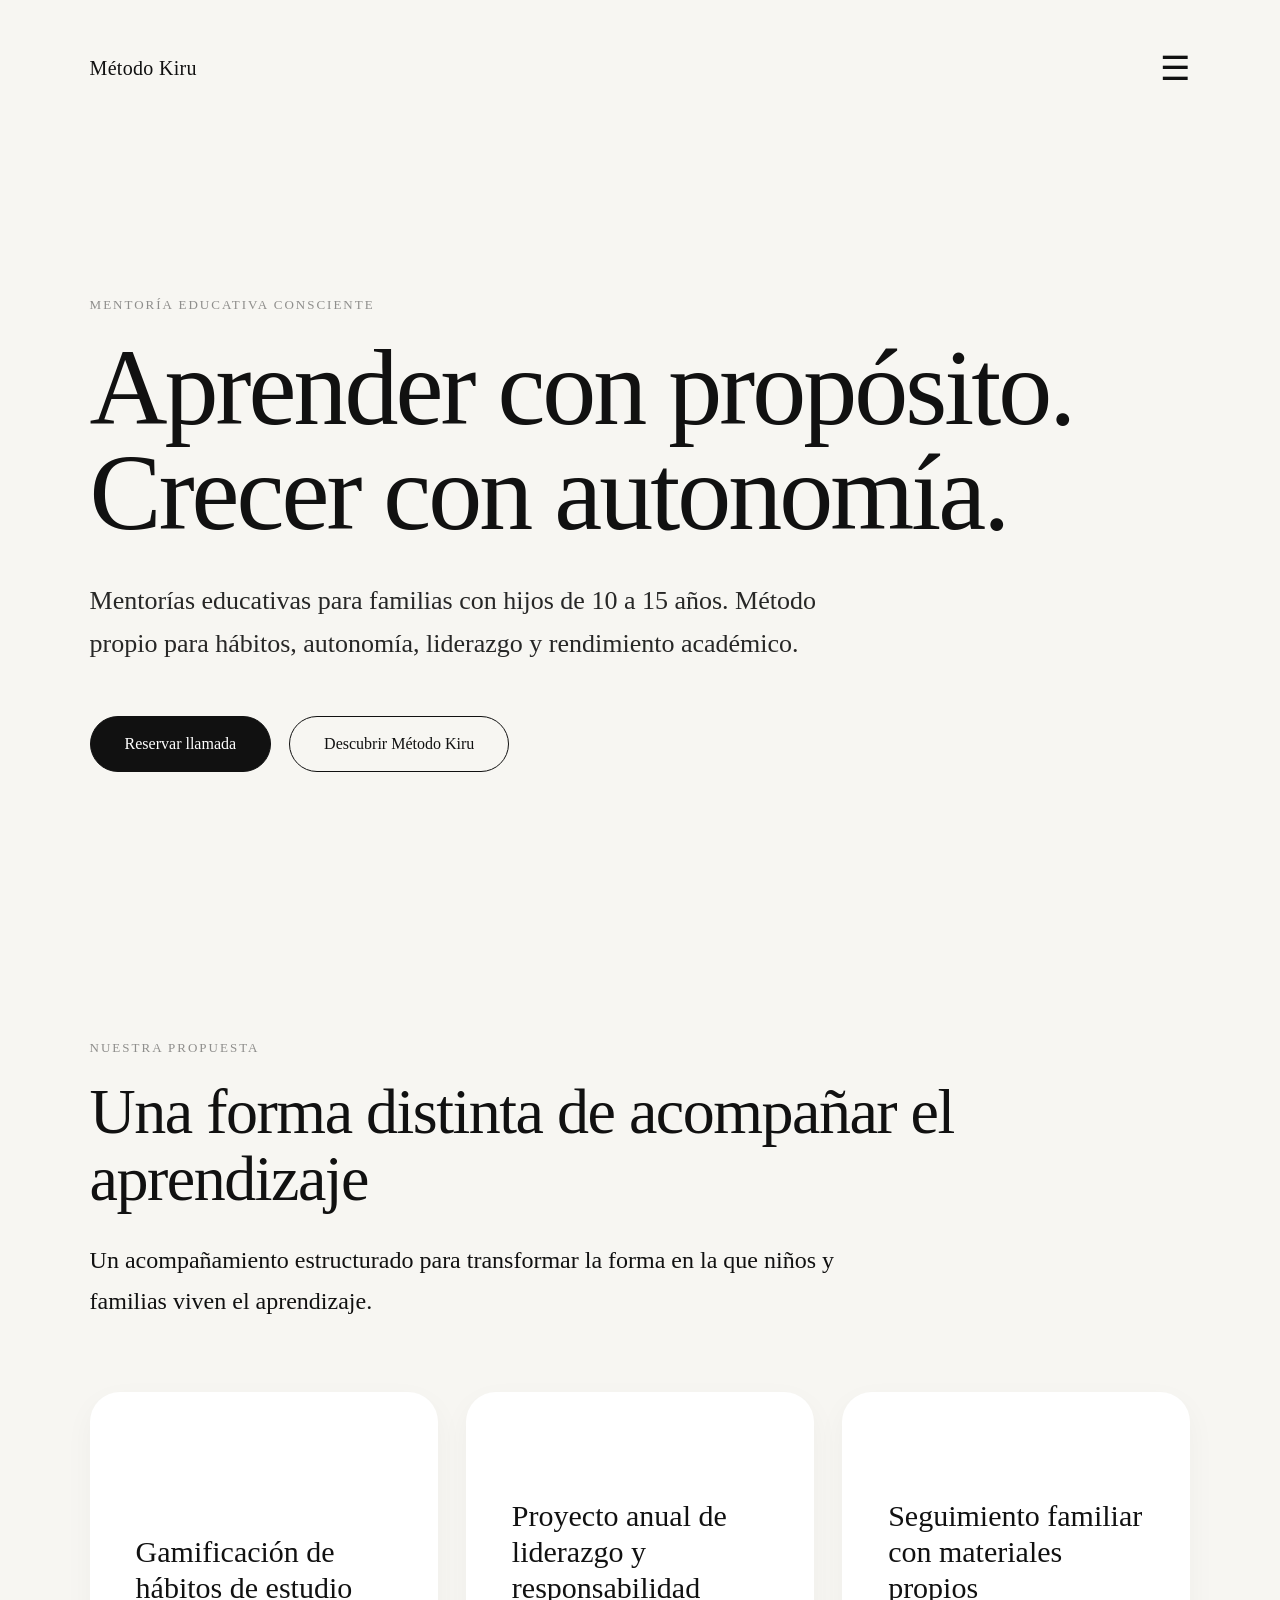
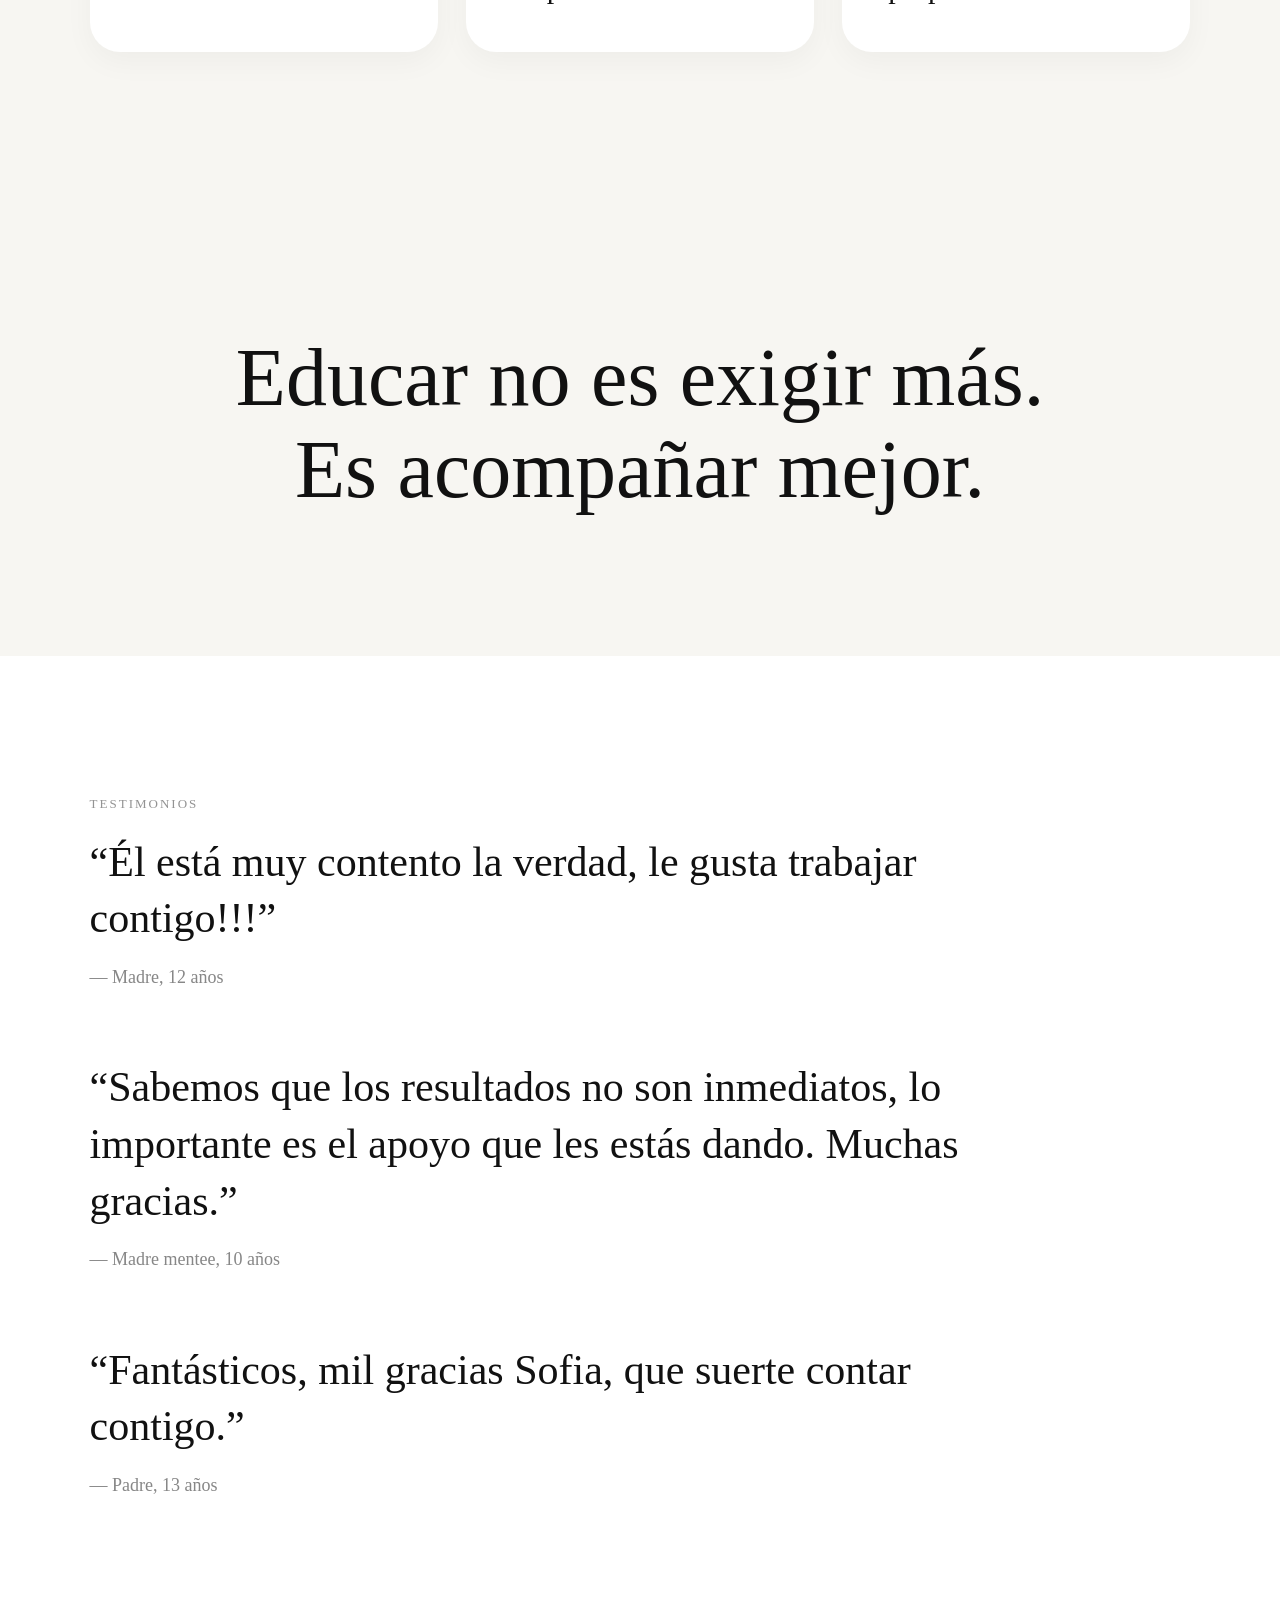
==== index.html @ 16c9ac32 "Add files via upload" ====
<!DOCTYPE html>
<html lang="es">
<head>
  <meta charset="UTF-8">
  <meta name="viewport" content="width=device-width, initial-scale=1.0">
  <title>Método Kiru</title>
  <link rel="stylesheet" href="style.css">
</head>
<body>

  <!-- MENU OVERLAY -->
  <div class="menu-overlay">
    <button class="close-menu">✕</button>

    <a href="10-12.html">10–12 años</a>
    <a href="13-15.html">13–15 años</a>
    <a href="descrubrirmetodología.html">Métodología</a>
<a href="accesofamilias.html">Área familias</a>
<a href="faq.html">FAQ</a>
<a href="vision.html">La visión detrás de Método Kiru</a>
    <a href="https://calendly.com/m-sofiamunoz05/llamada-informacion" target="_blank">
      Reservar llamada
    </a>
  </div>

  <!-- HERO -->
  <header class="hero">
    <nav>
      <div class="logo">Método Kiru</div>
      <button class="menu-btn">☰</button>
    </nav>

    <div class="hero-content">
      <p class="eyebrow">Mentoría educativa consciente</p>

      <h1>
        Aprender con propósito.<br>
        Crecer con autonomía.
      </h1>

      <p class="subtitle">
        Mentorías educativas para familias con hijos de 10 a 15 años.
        Método propio para hábitos, autonomía, liderazgo y rendimiento académico.
      </p>

      <div class="hero-buttons">
        <a
          href="https://calendly.com/m-sofiamunoz05/llamada-informacion"
          target="_blank"
          class="primary"
        >
          Reservar llamada
        </a>

        <a href="#metodo" class="secondary">
          Descubrir Método Kiru
        </a>
      </div>
    </div>
  </header>

  <!-- METODO -->
  <section id="metodo" class="method">
    <p class="section-label">Nuestra propuesta</p>

    <h2>Una forma distinta de acompañar el aprendizaje</h2>

    <p class="method-text">
      Un acompañamiento estructurado para transformar la forma en la que niños
      y familias viven el aprendizaje.
    </p>

    <div class="cards">
      <article class="card">
        <h3>Gamificación de hábitos de estudio</h3>
      </article>

      <article class="card">
        <h3>Proyecto anual de liderazgo y responsabilidad</h3>
      </article>

      <article class="card">
        <h3>Seguimiento familiar con materiales propios</h3>
      </article>
    </div>
  </section>

  <!-- QUOTE -->
  <section class="quote">
    <p>
      Educar no es exigir más.<br>
      Es acompañar mejor.
    </p>
  </section>

  <!-- TESTIMONIOS -->
  <section class="testimonials">
    <p class="section-label">Testimonios</p>

    <blockquote>
      “Él está muy contento la verdad, le gusta trabajar contigo!!!”
      <span>— Madre, 12 años</span>
    </blockquote>

    <blockquote>
      “Sabemos que los resultados no son inmediatos, lo importante es el apoyo
      que les estás dando. Muchas gracias.”
      <span>— Madre mentee, 10 años</span>
    </blockquote>

    <blockquote>
      “Fantásticos, mil gracias Sofia, que suerte contar contigo.”
      <span>— Padre, 13 años</span>
    </blockquote>
  </section>

 
  </section>
  <script src="script.js"></script>
</body>
</html>
---- style.css ----
*{
  margin:0;
  padding:0;
  box-sizing:border-box;
  scroll-behavior:smooth;
}

body{
  background:#f7f6f2;
  color:#111;
  font-family:Georgia, serif;
  -webkit-font-smoothing:antialiased;
}

/* NAV */

nav{
  display:flex;
  justify-content:space-between;
  align-items:center;
}

.logo{
  font-size:20px;
  letter-spacing:.3px;
}

.menu-btn,
.close-menu{
  border:none;
  background:none;
  cursor:pointer;
  font-size:34px;
  color:#111;
}

/* MENU OVERLAY */

.menu-overlay{
  position:fixed;
  inset:0;
  background:#f7f6f2;
  z-index:999;

  display:flex;
  flex-direction:column;
  justify-content:center;
  align-items:center;
  gap:26px;

  opacity:0;
  pointer-events:none;
  transition:.35s ease;
}

.menu-overlay.active{
  opacity:1;
  pointer-events:auto;
}

.menu-overlay a{
  text-decoration:none;
  color:#111;
  font-size:42px;
  transition:.3s;
}

.menu-overlay a:hover{
  opacity:.55;
}

.close-menu{
  position:absolute;
  top:40px;
  right:7%;
}

/* HERO */

.hero{
  min-height:100vh;
  padding:48px 7%;
  display:flex;
  flex-direction:column;
  justify-content:space-between;
}

.hero-content{
  max-width:1400px;
  margin-bottom:80px;
}

.eyebrow,
.section-label{
  text-transform:uppercase;
  letter-spacing:2px;
  font-size:13px;
  opacity:.45;
  margin-bottom:22px;
}

h1{
  font-size:108px;
  line-height:.98;
  font-weight:400;
  letter-spacing:-3px;
  max-width:1200px;
  margin-bottom:34px;
}

.subtitle{
  font-size:26px;
  line-height:1.65;
  max-width:760px;
  margin-bottom:50px;
  opacity:.9;
}

.hero-buttons{
  display:flex;
  gap:18px;
  flex-wrap:wrap;
}

.hero-buttons a,
.family-links a{
  text-decoration:none;
  padding:18px 34px;
  border-radius:999px;
  border:1px solid #111;
  transition:.3s;
  font-size:16px;
}

.primary,
.family-links a{
  background:#111;
  color:white;
}

.primary:hover,
.family-links a:hover{
  background:#2b2b2b;
}

.secondary{
  color:#111;
}

.secondary:hover{
  background:#111;
  color:white;
}

/* SECTIONS */

.method,
.quote,
.testimonials,
.family-area,
.placeholder{
  padding:140px 7%;
}

h2{
  font-size:64px;
  line-height:1.05;
  font-weight:400;
  max-width:900px;
  margin-bottom:28px;
  letter-spacing:-1.5px;
}

.method-text{
  font-size:24px;
  line-height:1.7;
  max-width:820px;
  margin-bottom:70px;
}

/* CARDS */

.cards{
  display:grid;
  grid-template-columns:repeat(3,1fr);
  gap:28px;
}

.card{
  background:white;
  border-radius:30px;
  padding:46px;
  min-height:260px;
  display:flex;
  align-items:flex-end;
  box-shadow:0 10px 30px rgba(0,0,0,.04);
}

.card h3{
  font-size:30px;
  line-height:1.2;
  font-weight:400;
}

/* QUOTE */

.quote{
  text-align:center;
}

.quote p{
  font-size:82px;
  line-height:1.12;
  max-width:1000px;
  margin:auto;
}

/* TESTIMONIALS */

.testimonials{
  background:white;
}

blockquote{
  font-size:42px;
  line-height:1.35;
  font-weight:400;
  max-width:900px;
  margin-bottom:70px;
}

blockquote span{
  display:block;
  margin-top:18px;
  font-size:18px;
  opacity:.5;
}

/* FAMILY */

.family-links{
  display:flex;
  flex-wrap:wrap;
  gap:18px;
  margin-top:40px;
}

/* MOBILE */

@media(max-width:900px){

  h1{
    font-size:58px;
    letter-spacing:-1px;
  }

  h2{
    font-size:42px;
  }

  .subtitle,
  .method-text{
    font-size:20px;
  }

  .quote p{
    font-size:46px;
  }

  blockquote{
    font-size:28px;
  }

  .cards{
    grid-template-columns:1fr;
  }

  .menu-overlay a{
    font-size:28px;
  }
}
/* FAQ PAGE */

.logo-link{
  text-decoration:none;
  color:#111;
  font-size:20px;
}

.mini-btn{
  text-decoration:none;
  color:#111;
  border:1px solid #111;
  padding:14px 26px;
  border-radius:999px;
  transition:.3s;
}

.mini-btn:hover{
  background:#111;
  color:white;
}

.subpage-hero{
  padding:48px 7% 90px;
}

.subpage-content{
  margin-top:90px;
  max-width:1000px;
}

.faq-section{
  padding:40px 7% 140px;
  max-width:1100px;
  margin:auto;
}

.faq-item{
  background:white;
  border-radius:28px;
  padding:10px 35px;
  margin-bottom:22px;
  box-shadow:0 10px 25px rgba(0,0,0,.04);
}

.faq-question{
  width:100%;
  border:none;
  background:none;
  padding:28px 0;
  display:flex;
  justify-content:space-between;
  align-items:center;
  cursor:pointer;
  font-family:Georgia, serif;
  font-size:28px;
  text-align:left;
  color:#111;
}

.faq-question span{
  font-size:34px;
  opacity:.5;
}

.faq-answer{
  max-height:0;
  overflow:hidden;
  transition:.35s ease;
}

.faq-answer p{
  padding:0 0 30px;
  font-size:20px;
  line-height:1.8;
  opacity:.82;
}

.faq-item.active .faq-answer{
  max-height:500px;
}
/* FAMILY PAGE */

.family-dashboard{
  padding:40px 7% 140px;

  display:grid;
  grid-template-columns:repeat(2,1fr);
  gap:28px;
}

.family-card{
  background:white;
  border-radius:34px;
  padding:46px;
  text-decoration:none;
  color:#111;
  min-height:320px;

  display:flex;
  flex-direction:column;
  justify-content:space-between;

  transition:.35s ease;
  box-shadow:0 10px 25px rgba(0,0,0,.04);
}

.family-card:hover{
  transform:translateY(-6px);
}

.card-label{
  text-transform:uppercase;
  letter-spacing:2px;
  font-size:12px;
  opacity:.45;
}

.family-card h2{
  font-size:42px;
  line-height:1.1;
  max-width:320px;
}

.family-card span{
  font-size:18px;
  opacity:.6;
}

@media(max-width:900px){

  .family-dashboard{
    grid-template-columns:1fr;
  }

  .family-card h2{
    font-size:34px;
  }

}
/* =========================
   VISION EDITORIAL
========================= */

.vision-editorial{
  padding:40px 7% 140px;

  display:grid;
  grid-template-columns:1fr 1fr;
  gap:90px;
  align-items:center;
}

.editorial-image img{
  width:100%;
  height:820px;
  object-fit:cover;
  border-radius:36px;
}

.editorial-content{
  display:flex;
  flex-direction:column;
  gap:36px;
}

.vision-lead{
  font-size:52px;
  line-height:1.08;
  font-family:'Cormorant Garamond', serif;
}

.editorial-content p{
  font-size:24px;
  line-height:1.8;
  max-width:650px;
  opacity:.88;
}

/* =========================
   PILLARS
========================= */

.method-pillars{
  padding:0 7% 160px;

  display:grid;
  grid-template-columns:repeat(2,1fr);
  gap:30px;
}

.pillar{
  background:white;
  border-radius:36px;
  padding:52px;
  min-height:340px;

  display:flex;
  flex-direction:column;

  box-shadow:0 10px 25px rgba(0,0,0,.04);
}

.pillar-number{
  font-size:13px;
  letter-spacing:2px;
  opacity:.4;
  margin-bottom:40px;
}

.pillar h3{
  font-size:46px;
  line-height:1.05;
  font-weight:400;
  margin-bottom:28px;

  font-family:'Cormorant Garamond', serif;
}

.pillar p{
  font-size:22px;
  line-height:1.7;
  opacity:.82;
}

/* =========================
   BIG QUOTE
========================= */

.editorial-quote{
  padding:170px 7%;
  text-align:center;
}

.editorial-quote p{
  font-size:92px;
  line-height:1.08;
  max-width:1100px;
  margin:auto;

  font-family:'Cormorant Garamond', serif;
}

/* =========================
   CTA
========================= */

.vision-cta{
  padding:0 7% 180px;

  display:flex;
  flex-direction:column;
  align-items:center;
  text-align:center;
}

.vision-cta h2{
  max-width:800px;
  margin-bottom:45px;
}

/* =========================
   MOBILE
========================= */

@media(max-width:900px){

  .vision-editorial{
    grid-template-columns:1fr;
    gap:60px;
  }

  .editorial-image img{
    height:520px;
  }

  .vision-lead{
    font-size:38px;
  }

  .editorial-content p{
    font-size:20px;
  }

  .method-pillars{
    grid-template-columns:1fr;
  }

  .pillar{
    min-height:auto;
  }

  .pillar h3{
    font-size:38px;
  }

  .pillar p{
    font-size:19px;
  }

  .editorial-quote p{
    font-size:54px;
  }

}
/* =========================
   PROGRAM 10-12
========================= */

.age-intro{
  padding:40px 7% 140px;

  display:grid;
  grid-template-columns:1fr 1fr;
  gap:80px;
  align-items:start;
}

.mini-label{
  font-size:12px;
  letter-spacing:2px;
  opacity:.45;
  margin-bottom:24px;
}

.intro-right{
  display:flex;
  flex-direction:column;
  gap:34px;
}

.intro-right p{
  font-size:26px;
  line-height:1.8;
  opacity:.88;
}

/* =========================
   PROGRAM 10-12 EDITORIAL
========================= */

.editorial-intro{
  padding:40px 7% 150px;

  display:grid;
  grid-template-columns:1fr 1fr;
  gap:90px;
  align-items:start;
}

.intro-copy{
  display:flex;
  flex-direction:column;
  gap:36px;
}

.intro-copy p{
  font-size:26px;
  line-height:1.8;
  opacity:.88;
}

/* =========================
   DIFFERENCE
========================= */

.difference-section{
  padding:0 7% 160px;
}

.difference-grid{
  margin-top:70px;

  display:grid;
  grid-template-columns:repeat(2,1fr);
  gap:30px;
}

.difference-card{
  background:white;
  border-radius:38px;
  padding:56px;
  min-height:340px;

  box-shadow:0 10px 25px rgba(0,0,0,.04);
}

.difference-card h3{
  font-size:48px;
  line-height:1.05;
  font-weight:400;

  margin:30px 0;

  font-family:'Cormorant Garamond', serif;
}

.difference-card p{
  font-size:22px;
  line-height:1.75;
  opacity:.82;
}

/* =========================
   RESULTS
========================= */

.results-editorial{
  padding:0 7% 110px;
}

.results-list{
  margin-top:45;

  display:flex;
  flex-wrap:wrap;
  gap:16px;
}

.result-pill{
  background:white;
  border-radius:999px;

  padding:22px 34px;

  font-size:20px;

  box-shadow:0 8px 18px rgba(0,0,0,.04);
}

/* =========================
   STRUCTURE
========================= */

.structure-section{
  padding:0 7% 160px;
}

.structure-grid{
  margin-top:70px;

  display:grid;
  grid-template-columns:repeat(2,1fr);
  gap:24px;
}

.structure-item{
  border-top:1px solid rgba(0,0,0,.12);

  padding:28px 0;

  font-size:26px;
  line-height:1.5;
}

/* =========================
   EVALUATION
========================= */

.evaluation-section{
  padding:0 7% 180px;

  text-align:center;
}

.evaluation-section p{
  font-size:38px;
  line-height:1.5;

  max-width:1000px;
  margin:auto;

  font-family:'Cormorant Garamond', serif;
}

/* =========================
   PRICING
========================= */

.pricing-editorial{
  padding:0 7% 170px;
}

.pricing-cards{
  margin-top:70px;

  display:grid;
  grid-template-columns:repeat(3,1fr);
  gap:30px;
}

.editorial-price{
  background:white;
  border-radius:38px;

  padding:60px;

  text-align:center;

  box-shadow:0 10px 25px rgba(0,0,0,.04);
}

.editorial-price h3{
  font-size:44px;
  font-weight:400;

  font-family:'Cormorant Garamond', serif;
}

.big-price{
  font-size:78px;

  margin:28px 0 10px;
}

.editorial-price span{
  opacity:.5;
}

.pricing-small{
  margin-top:45px;

  text-align:center;

  font-size:21px;
  line-height:1.7;

  max-width:800px;
  margin-inline:auto;

  opacity:.8;
}

/* =========================
   FINAL CTA
========================= */

.final-editorial{
  padding:0 7% 180px;

  text-align:center;

  display:flex;
  flex-direction:column;
  align-items:center;
}

.final-editorial h2{
  max-width:900px;

  margin-bottom:45px;
}

/* =========================
   MOBILE
========================= */

@media(max-width:900px){

  .editorial-intro{
    grid-template-columns:1fr;
    gap:55px;
  }

  .intro-copy p{
    font-size:21px;
  }

  .difference-grid{
    grid-template-columns:1fr;
  }

  .difference-card h3{
    font-size:40px;
  }

  .difference-card p{
    font-size:19px;
  }

  .structure-grid{
    grid-template-columns:1fr;
  }

  .structure-item{
    font-size:22px;
  }

  .evaluation-section p{
    font-size:30px;
  }

  .pricing-cards{
    grid-template-columns:1fr;
  }

  .big-price{
    font-size:58px;
  }

}
/* =========================
   13-15 PAGE EXTRA
========================= */

.evaluation-small{
  margin-top:30px;

  font-size:22px;
  line-height:1.8;

  max-width:850px;
  margin-inline:auto;

  opacity:.78;
}

.evaluation-price{
  margin-top:36px;

  font-size:26px;

  letter-spacing:.5px;
}

/* =========================
   KIT SECTION
========================= */

.difference-card .card-label{
  margin-bottom:20px;
}

/* =========================
   13-15 REFINEMENTS
========================= */

.results-editorial h2,
.difference-section h2,
.structure-section h2{
  max-width:900px;
}

.pricing-editorial{
  padding-top:20px;
}

/* =========================
   MOBILE
========================= */

@media(max-width:900px){

  .evaluation-small{
    font-size:19px;
  }

  .evaluation-price{
    font-size:22px;
  }

}
/* =========================
   METODOLOGIA PAGE
========================= */

.kiru-system{
  padding:0 7% 160px;
}

.kiru-grid{
  margin-top:70px;

  display:grid;
  grid-template-columns:repeat(4,1fr);
  gap:30px;
}

.kiru-card{
  background:white;
  border-radius:38px;
  padding:56px;
  min-height:320px;

  display:flex;
  flex-direction:column;

  box-shadow:0 10px 25px rgba(0,0,0,.04);
}

.kiru-letter{
  font-size:18px;
  letter-spacing:4px;
  opacity:.35;
  margin-bottom:30px;
}

.kiru-card h3{
  font-size:44px;
  font-weight:400;
  margin-bottom:24px;

  font-family:'Cormorant Garamond', serif;
}

.kiru-card p{
  font-size:21px;
  line-height:1.7;
  opacity:.82;
}

/* =========================
   REFINO GENERAL METODOLOGIA
========================= */

.kiru-system h2{
  max-width:800px;
}

.difference-section h2{
  max-width:850px;
}

.structure-section h2{
  max-width:850px;
}

/* =========================
   AJUSTE QUOTE (más elegante)
========================= */

.editorial-quote{
  padding:140px 7%;
}

.editorial-quote p{
  font-size:80px;
  max-width:1000px;
}

/* =========================
   MOBILE
========================= */

@media(max-width:1000px){

  .kiru-grid{
    grid-template-columns:1fr 1fr;
  }

}

@media(max-width:700px){

  .kiru-grid{
    grid-template-columns:1fr;
  }

  .kiru-card{
    padding:40px;
  }

  .kiru-card h3{
    font-size:36px;
  }

  .kiru-card p{
    font-size:19px;
  }

  .editorial-quote p{
    font-size:50px;
  }

}
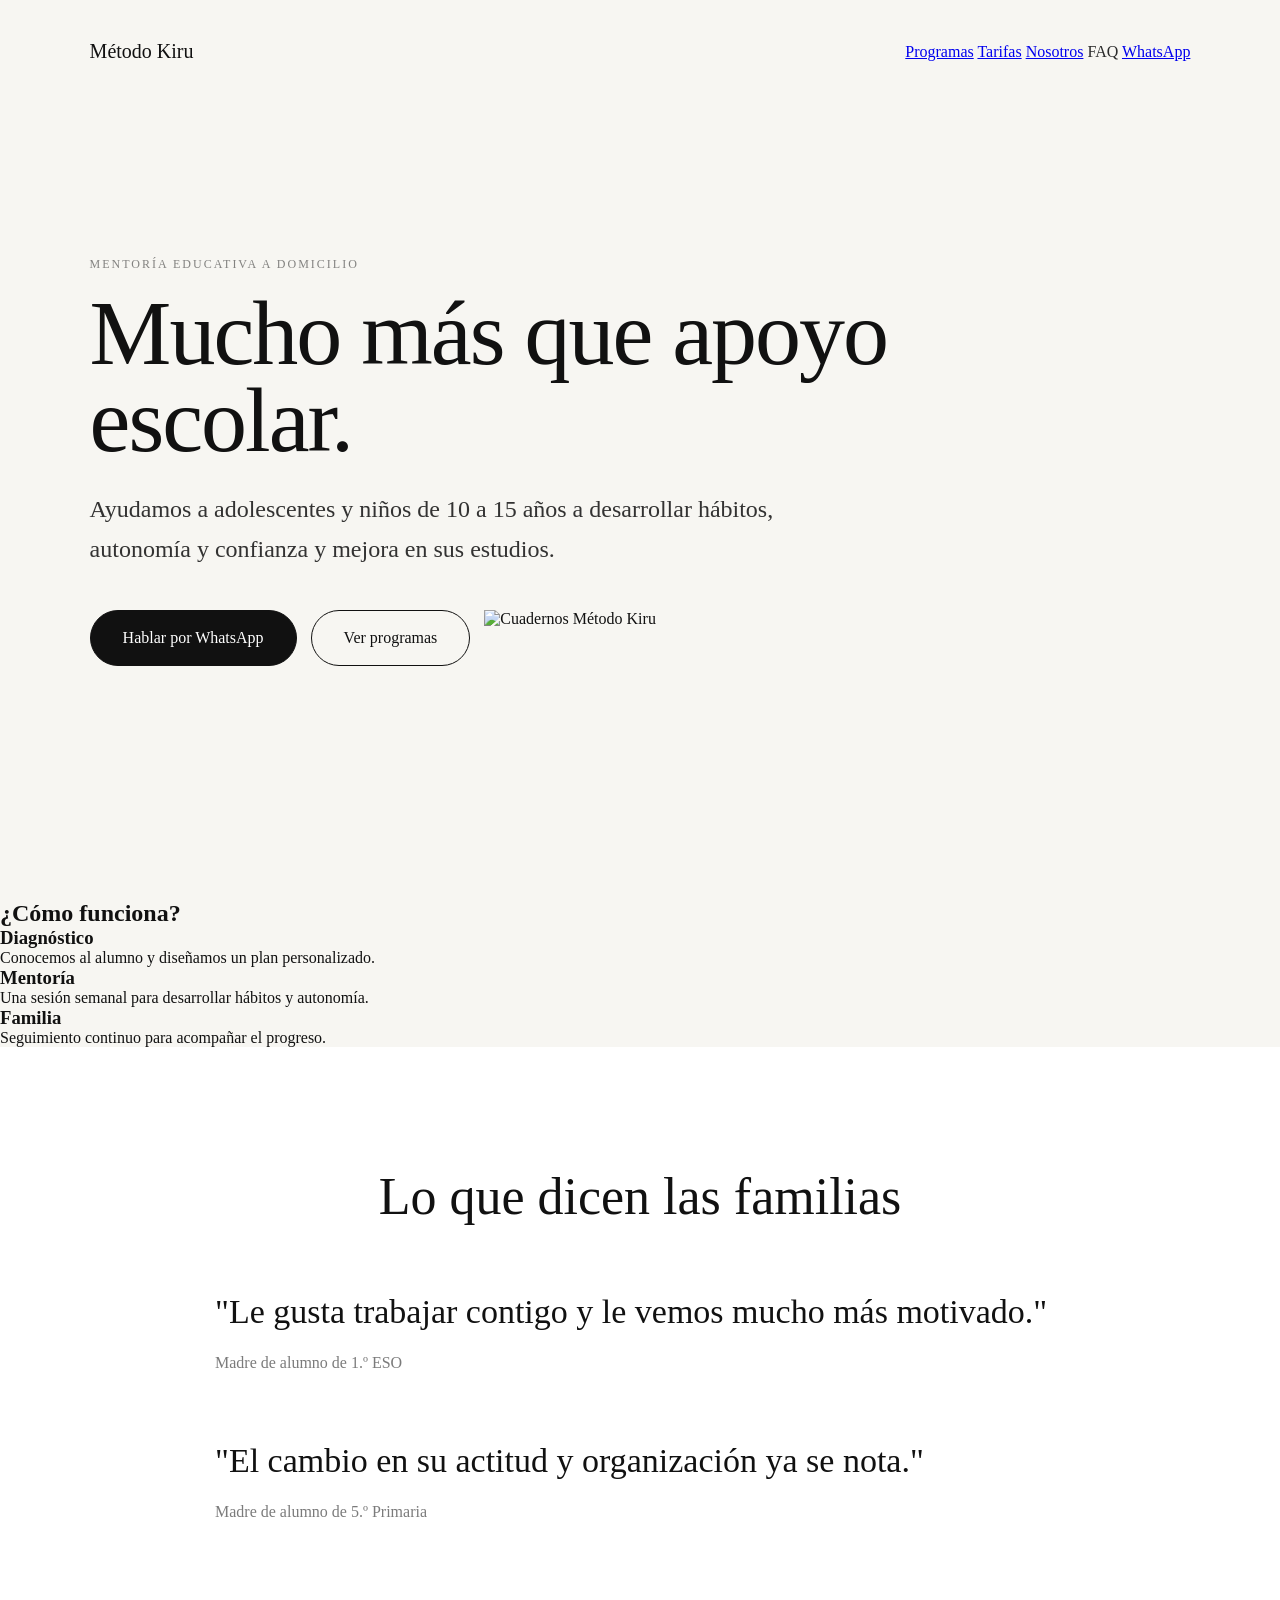
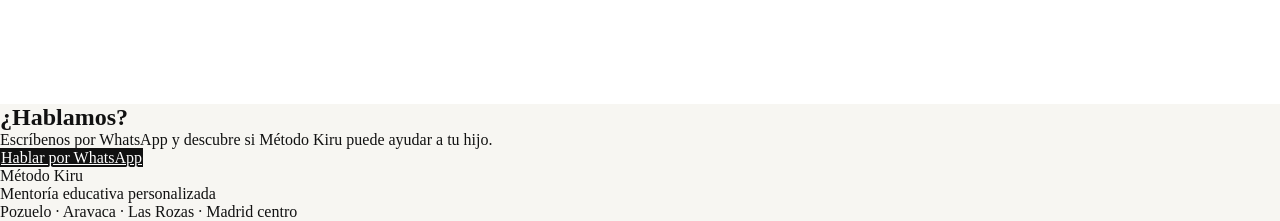
==== commit d2f08867: "Add files via upload" ====
--- a/index.html
+++ b/index.html
@@ -1,121 +1,336 @@
-<!DOCTYPE html>
-<html lang="es">
-<head>
-  <meta charset="UTF-8">
-  <meta name="viewport" content="width=device-width, initial-scale=1.0">
-  <title>Método Kiru</title>
-  <link rel="stylesheet" href="style.css">
-</head>
-<body>
-
-  <!-- MENU OVERLAY -->
-  <div class="menu-overlay">
-    <button class="close-menu">✕</button>
-
-    <a href="10-12.html">10–12 años</a>
-    <a href="13-15.html">13–15 años</a>
-    <a href="descrubrirmetodología.html">Métodología</a>
-<a href="accesofamilias.html">Área familias</a>
-<a href="faq.html">FAQ</a>
-<a href="vision.html">La visión detrás de Método Kiru</a>
-    <a href="https://calendly.com/m-sofiamunoz05/llamada-informacion" target="_blank">
-      Reservar llamada
-    </a>
-  </div>
-
-  <!-- HERO -->
-  <header class="hero">
-    <nav>
-      <div class="logo">Método Kiru</div>
-      <button class="menu-btn">☰</button>
-    </nav>
-
-    <div class="hero-content">
-      <p class="eyebrow">Mentoría educativa consciente</p>
-
-      <h1>
-        Aprender con propósito.<br>
-        Crecer con autonomía.
-      </h1>
-
-      <p class="subtitle">
-        Mentorías educativas para familias con hijos de 10 a 15 años.
-        Método propio para hábitos, autonomía, liderazgo y rendimiento académico.
-      </p>
-
-      <div class="hero-buttons">
-        <a
-          href="https://calendly.com/m-sofiamunoz05/llamada-informacion"
-          target="_blank"
-          class="primary"
-        >
-          Reservar llamada
-        </a>
-
-        <a href="#metodo" class="secondary">
-          Descubrir Método Kiru
-        </a>
-      </div>
-    </div>
-  </header>
-
-  <!-- METODO -->
-  <section id="metodo" class="method">
-    <p class="section-label">Nuestra propuesta</p>
-
-    <h2>Una forma distinta de acompañar el aprendizaje</h2>
-
-    <p class="method-text">
-      Un acompañamiento estructurado para transformar la forma en la que niños
-      y familias viven el aprendizaje.
-    </p>
-
-    <div class="cards">
-      <article class="card">
-        <h3>Gamificación de hábitos de estudio</h3>
-      </article>
-
-      <article class="card">
-        <h3>Proyecto anual de liderazgo y responsabilidad</h3>
-      </article>
-
-      <article class="card">
-        <h3>Seguimiento familiar con materiales propios</h3>
-      </article>
-    </div>
-  </section>
-
-  <!-- QUOTE -->
-  <section class="quote">
-    <p>
-      Educar no es exigir más.<br>
-      Es acompañar mejor.
-    </p>
-  </section>
-
-  <!-- TESTIMONIOS -->
-  <section class="testimonials">
-    <p class="section-label">Testimonios</p>
-
-    <blockquote>
-      “Él está muy contento la verdad, le gusta trabajar contigo!!!”
-      <span>— Madre, 12 años</span>
-    </blockquote>
-
-    <blockquote>
-      “Sabemos que los resultados no son inmediatos, lo importante es el apoyo
-      que les estás dando. Muchas gracias.”
-      <span>— Madre mentee, 10 años</span>
-    </blockquote>
-
-    <blockquote>
-      “Fantásticos, mil gracias Sofia, que suerte contar contigo.”
-      <span>— Padre, 13 años</span>
-    </blockquote>
-  </section>
-
- 
-  </section>
-  <script src="script.js"></script>
-</body>
-</html>+<!DOCTYPE html>
+<html lang="es">
+
+
+<head>
+
+
+<meta charset="UTF-8">
+<meta name="viewport" content="width=device-width, initial-scale=1.0">
+
+<style>
+  a[href="faq.html"],
+  a[href="faq.html"]:visited,
+  a[href="faq.html"]:hover,
+  a[href="faq.html"]:active {
+    color: #2b2b2b;
+    text-decoration: none;
+  }
+</style>
+
+<link rel="stylesheet" href="style.css">
+
+
+</head>
+
+
+<body>
+
+
+<header class="hero">
+
+
+<nav>
+
+
+<div class="logo">
+
+
+Método Kiru
+
+
+</div>
+
+
+<div class="nav-links">
+
+
+<a href="programas.html">Programas</a>
+<a href="tarifas.html">Tarifas</a>
+<a href="conocenos.html">Nosotros</a>
+<a href="faq.html">FAQ</a>
+
+
+<a href="https://wa.me/346XXXXXXXX"
+class="nav-whatsapp"
+target="_blank">
+
+
+WhatsApp
+
+
+</a>
+
+
+</div>
+
+
+</nav>
+
+
+<div class="hero-content">
+
+
+<p class="eyebrow">
+
+
+Mentoría educativa a domicilio
+
+
+</p>
+
+
+<h1>
+
+
+Mucho más que apoyo escolar.
+
+
+</h1>
+
+
+<p class="subtitle">
+
+
+Ayudamos a adolescentes y niños de 10 a 15 años a desarrollar hábitos, autonomía y confianza y mejora en sus estudios.
+
+
+</p>
+
+
+<div class="hero-buttons">
+
+
+<a href="https://wa.me/346XXXXXXXX"
+class="primary"
+target="_blank">
+
+
+Hablar por WhatsApp
+
+
+</a>
+
+
+<a href="programas.html"
+class="secondary">
+
+
+Ver programas
+
+
+</a>
+<img src="assets/Cuadernos Método Kiru.PNG"
+
+
+alt="Cuadernos Método Kiru">
+</div>
+
+
+</div>
+
+
+</header>
+
+
+<section class="how">
+
+
+<h2>
+
+
+¿Cómo funciona?
+
+
+</h2>
+
+
+<div class="cards">
+
+
+<div class="card">
+
+
+<h3>Diagnóstico</h3>
+
+
+<p>
+
+
+Conocemos al alumno y diseñamos un plan personalizado.
+
+
+</p>
+
+
+</div>
+
+
+<div class="card">
+
+
+<h3>Mentoría</h3>
+
+
+<p>
+
+
+Una sesión semanal para desarrollar hábitos y autonomía.
+
+
+</p>
+
+
+</div>
+
+
+<div class="card">
+
+
+<h3>Familia</h3>
+
+
+<p>
+
+
+Seguimiento continuo para acompañar el progreso.
+
+
+</p>
+
+
+</div>
+
+
+</div>
+
+
+</section>
+
+
+<section class="testimonials">
+
+
+<h2>
+
+
+Lo que dicen las familias
+
+
+</h2>
+
+
+<blockquote>
+
+
+"Le gusta trabajar contigo y le vemos mucho más motivado."
+
+
+<span>
+
+
+Madre de alumno de 1.º ESO
+
+
+</span>
+
+
+</blockquote>
+
+
+<blockquote>
+
+
+"El cambio en su actitud y organización ya se nota."
+
+
+<span>
+
+
+Madre de alumno de 5.º Primaria
+
+
+</span>
+
+
+</blockquote>
+
+
+</section>
+
+
+<section class="cta">
+
+
+<h2>
+
+
+¿Hablamos?
+
+
+</h2>
+
+
+<p>
+
+
+Escríbenos por WhatsApp y descubre si Método Kiru puede ayudar a tu hijo.
+
+
+</p>
+
+
+<a href="https://wa.me/346XXXXXXXX"
+class="primary"
+target="_blank">
+
+
+Hablar por WhatsApp
+
+
+</a>
+
+
+</section>
+
+
+<footer>
+
+
+<p>
+
+
+Método Kiru
+
+
+</p>
+
+
+<p>
+
+
+Mentoría educativa personalizada
+
+
+</p>
+
+
+<p>
+
+
+Pozuelo · Aravaca · Las Rozas · Madrid centro
+
+
+</p>
+
+
+</footer>
+
+
+<script src="script.js"></script>
+
+
+</body>
+
+
+</html>
--- a/style.css
+++ b/style.css
@@ -2,7 +2,6 @@
   margin:0;
   padding:0;
   box-sizing:border-box;
-  scroll-behavior:smooth;
 }
 
 body{
@@ -12,7 +11,9 @@
   -webkit-font-smoothing:antialiased;
 }
 
-/* NAV */
+/* =========================
+   NAVEGACIÓN
+========================= */
 
 nav{
   display:flex;
@@ -22,7 +23,7 @@
 
 .logo{
   font-size:20px;
-  letter-spacing:.3px;
+  font-weight:400;
 }
 
 .menu-btn,
@@ -30,11 +31,23 @@
   border:none;
   background:none;
   cursor:pointer;
-  font-size:34px;
   color:#111;
 }
 
-/* MENU OVERLAY */
+.menu-btn{
+  font-size:32px;
+}
+
+.close-menu{
+  position:absolute;
+  top:40px;
+  right:40px;
+  font-size:32px;
+}
+
+/* =========================
+   MENÚ OVERLAY
+========================= */
 
 .menu-overlay{
   position:fixed;
@@ -46,11 +59,11 @@
   flex-direction:column;
   justify-content:center;
   align-items:center;
-  gap:26px;
+  gap:24px;
 
   opacity:0;
   pointer-events:none;
-  transition:.35s ease;
+  transition:.3s ease;
 }
 
 .menu-overlay.active{
@@ -61,90 +74,85 @@
 .menu-overlay a{
   text-decoration:none;
   color:#111;
-  font-size:42px;
-  transition:.3s;
+  font-size:34px;
+  transition:.2s;
 }
 
 .menu-overlay a:hover{
-  opacity:.55;
-}
-
-.close-menu{
-  position:absolute;
-  top:40px;
-  right:7%;
-}
-
-/* HERO */
+  opacity:.6;
+}
+
+/* =========================
+   HERO
+========================= */
 
 .hero{
   min-height:100vh;
-  padding:48px 7%;
+  padding:40px 7%;
   display:flex;
   flex-direction:column;
-  justify-content:space-between;
 }
 
 .hero-content{
-  max-width:1400px;
-  margin-bottom:80px;
-}
-
-.eyebrow,
-.section-label{
+  max-width:850px;
+  margin:auto 0;
+}
+
+.eyebrow{
   text-transform:uppercase;
   letter-spacing:2px;
-  font-size:13px;
-  opacity:.45;
-  margin-bottom:22px;
+  font-size:12px;
+  opacity:.5;
+  margin-bottom:18px;
 }
 
 h1{
-  font-size:108px;
-  line-height:.98;
+  font-size:92px;
+  line-height:.95;
   font-weight:400;
-  letter-spacing:-3px;
-  max-width:1200px;
-  margin-bottom:34px;
+  letter-spacing:-2px;
+  margin-bottom:24px;
 }
 
 .subtitle{
-  font-size:26px;
-  line-height:1.65;
-  max-width:760px;
-  margin-bottom:50px;
-  opacity:.9;
-}
+  font-size:24px;
+  line-height:1.7;
+  max-width:700px;
+  opacity:.85;
+  margin-bottom:40px;
+}
+
+/* =========================
+   BOTONES
+========================= */
 
 .hero-buttons{
   display:flex;
-  gap:18px;
+  gap:14px;
   flex-wrap:wrap;
 }
 
-.hero-buttons a,
-.family-links a{
+.hero-buttons a{
   text-decoration:none;
-  padding:18px 34px;
+  padding:18px 32px;
   border-radius:999px;
-  border:1px solid #111;
-  transition:.3s;
   font-size:16px;
-}
-
-.primary,
-.family-links a{
+  transition:.25s;
+}
+
+.primary{
   background:#111;
   color:white;
-}
-
-.primary:hover,
-.family-links a:hover{
-  background:#2b2b2b;
+  border:1px solid #111;
+}
+
+.primary:hover{
+  opacity:.9;
 }
 
 .secondary{
   color:#111;
+  border:1px solid #111;
 }
 
 .secondary:hover{
@@ -152,175 +160,139 @@
   color:white;
 }
 
-/* SECTIONS */
-
-.method,
-.quote,
-.testimonials,
-.family-area,
-.placeholder{
-  padding:140px 7%;
-}
-
-h2{
+/* =========================
+   FRASE CENTRAL
+========================= */
+
+.quote{
+  padding:120px 7%;
+  text-align:center;
+}
+
+.quote h2{
+  max-width:900px;
+  margin:auto;
   font-size:64px;
-  line-height:1.05;
+  line-height:1.1;
   font-weight:400;
-  max-width:900px;
-  margin-bottom:28px;
-  letter-spacing:-1.5px;
-}
-
-.method-text{
-  font-size:24px;
-  line-height:1.7;
-  max-width:820px;
-  margin-bottom:70px;
-}
-
-/* CARDS */
-
-.cards{
-  display:grid;
-  grid-template-columns:repeat(3,1fr);
-  gap:28px;
-}
-
-.card{
-  background:white;
-  border-radius:30px;
-  padding:46px;
-  min-height:260px;
-  display:flex;
-  align-items:flex-end;
-  box-shadow:0 10px 30px rgba(0,0,0,.04);
-}
-
-.card h3{
-  font-size:30px;
-  line-height:1.2;
-  font-weight:400;
-}
-
-/* QUOTE */
-
-.quote{
-  text-align:center;
-}
-
-.quote p{
-  font-size:82px;
-  line-height:1.12;
-  max-width:1000px;
-  margin:auto;
-}
-
-/* TESTIMONIALS */
+}
+
+/* =========================
+   TESTIMONIOS
+========================= */
 
 .testimonials{
   background:white;
+  padding:120px 7%;
+}
+
+.testimonials h2{
+  font-size:52px;
+  font-weight:400;
+  text-align:center;
+  margin-bottom:60px;
 }
 
 blockquote{
-  font-size:42px;
-  line-height:1.35;
-  font-weight:400;
-  max-width:900px;
-  margin-bottom:70px;
+  max-width:850px;
+  margin:0 auto 60px;
+  font-size:34px;
+  line-height:1.5;
 }
 
 blockquote span{
   display:block;
-  margin-top:18px;
-  font-size:18px;
-  opacity:.5;
-}
-
-/* FAMILY */
-
-.family-links{
-  display:flex;
-  flex-wrap:wrap;
-  gap:18px;
-  margin-top:40px;
-}
-
-/* MOBILE */
-
-@media(max-width:900px){
-
-  h1{
-    font-size:58px;
-    letter-spacing:-1px;
-  }
-
-  h2{
-    font-size:42px;
-  }
-
-  .subtitle,
-  .method-text{
-    font-size:20px;
-  }
-
-  .quote p{
-    font-size:46px;
-  }
-
-  blockquote{
-    font-size:28px;
-  }
-
-  .cards{
-    grid-template-columns:1fr;
-  }
-
-  .menu-overlay a{
-    font-size:28px;
-  }
-}
-/* FAQ PAGE */
-
-.logo-link{
-  text-decoration:none;
-  color:#111;
-  font-size:20px;
-}
-
-.mini-btn{
-  text-decoration:none;
-  color:#111;
-  border:1px solid #111;
-  padding:14px 26px;
-  border-radius:999px;
-  transition:.3s;
-}
-
-.mini-btn:hover{
-  background:#111;
-  color:white;
-}
+  margin-top:14px;
+  font-size:16px;
+  opacity:.55;
+}
+
+/* =========================
+   TABLAS (PROGRAMAS Y TARIFAS)
+========================= */
+
+.programs{
+  max-width:1400px;
+  margin:auto;
+  padding:80px 7%;
+}
+
+.table-container{
+  overflow-x:auto;
+  margin-top:30px;
+}
+
+.program-table{
+  width:100%;
+  min-width:900px;
+  border-collapse:collapse;
+  background:white;
+  border-radius:24px;
+  overflow:hidden;
+  box-shadow:0 10px 30px rgba(0,0,0,.04);
+}
+
+.program-table th{
+  background:#f1f1ee;
+  padding:20px;
+  text-align:left;
+  font-size:15px;
+  font-weight:600;
+}
+
+.program-table td{
+  padding:22px 20px;
+  border-top:1px solid #ececec;
+  vertical-align:top;
+  line-height:1.6;
+}
+
+.program-table td:not(:first-child):not(:last-child){
+  text-align:center;
+}
+
+.program-note{
+  text-align:center;
+  margin-top:30px;
+  color:#666;
+  line-height:1.7;
+}
+
+.program-note p{
+  margin-bottom:10px;
+}
+
+/* =========================
+   SUBPÁGINAS
+========================= */
 
 .subpage-hero{
-  padding:48px 7% 90px;
+  padding:40px 7% 80px;
 }
 
 .subpage-content{
-  margin-top:90px;
-  max-width:1000px;
-}
+  max-width:900px;
+}
+
+.subpage-content h1{
+  margin-bottom:20px;
+}
+
+/* =========================
+   FAQ
+========================= */
 
 .faq-section{
-  padding:40px 7% 140px;
   max-width:1100px;
   margin:auto;
+  padding:40px 7% 100px;
 }
 
 .faq-item{
   background:white;
-  border-radius:28px;
-  padding:10px 35px;
-  margin-bottom:22px;
+  border-radius:24px;
+  margin-bottom:18px;
+  padding:10px 28px;
   box-shadow:0 10px 25px rgba(0,0,0,.04);
 }
 
@@ -328,729 +300,140 @@
   width:100%;
   border:none;
   background:none;
-  padding:28px 0;
+  padding:24px 0;
+  cursor:pointer;
   display:flex;
   justify-content:space-between;
   align-items:center;
-  cursor:pointer;
+
   font-family:Georgia, serif;
-  font-size:28px;
+  font-size:24px;
   text-align:left;
-  color:#111;
-}
-
-.faq-question span{
-  font-size:34px;
-  opacity:.5;
 }
 
 .faq-answer{
   max-height:0;
   overflow:hidden;
-  transition:.35s ease;
+  transition:.3s ease;
 }
 
 .faq-answer p{
-  padding:0 0 30px;
-  font-size:20px;
+  padding-bottom:24px;
+  font-size:18px;
   line-height:1.8;
-  opacity:.82;
+  opacity:.8;
 }
 
 .faq-item.active .faq-answer{
   max-height:500px;
 }
-/* FAMILY PAGE */
+
+/* =========================
+   ÁREA FAMILIAS
+========================= */
 
 .family-dashboard{
-  padding:40px 7% 140px;
-
-  display:grid;
-  grid-template-columns:repeat(2,1fr);
-  gap:28px;
-}
-
-.family-card{
-  background:white;
-  border-radius:34px;
-  padding:46px;
-  text-decoration:none;
-  color:#111;
-  min-height:320px;
-
-  display:flex;
-  flex-direction:column;
-  justify-content:space-between;
-
-  transition:.35s ease;
-  box-shadow:0 10px 25px rgba(0,0,0,.04);
-}
-
-.family-card:hover{
-  transform:translateY(-6px);
-}
-
-.card-label{
-  text-transform:uppercase;
-  letter-spacing:2px;
-  font-size:12px;
-  opacity:.45;
-}
-
-.family-card h2{
-  font-size:42px;
-  line-height:1.1;
-  max-width:320px;
-}
-
-.family-card span{
-  font-size:18px;
-  opacity:.6;
-}
-
-@media(max-width:900px){
-
-  .family-dashboard{
-    grid-template-columns:1fr;
-  }
-
-  .family-card h2{
-    font-size:34px;
-  }
-
-}
-/* =========================
-   VISION EDITORIAL
-========================= */
-
-.vision-editorial{
-  padding:40px 7% 140px;
-
-  display:grid;
-  grid-template-columns:1fr 1fr;
-  gap:90px;
-  align-items:center;
-}
-
-.editorial-image img{
-  width:100%;
-  height:820px;
-  object-fit:cover;
-  border-radius:36px;
-}
-
-.editorial-content{
-  display:flex;
-  flex-direction:column;
-  gap:36px;
-}
-
-.vision-lead{
-  font-size:52px;
-  line-height:1.08;
-  font-family:'Cormorant Garamond', serif;
-}
-
-.editorial-content p{
-  font-size:24px;
-  line-height:1.8;
-  max-width:650px;
-  opacity:.88;
-}
-
-/* =========================
-   PILLARS
-========================= */
-
-.method-pillars{
-  padding:0 7% 160px;
-
-  display:grid;
-  grid-template-columns:repeat(2,1fr);
-  gap:30px;
-}
-
-.pillar{
-  background:white;
-  border-radius:36px;
-  padding:52px;
-  min-height:340px;
-
-  display:flex;
-  flex-direction:column;
-
-  box-shadow:0 10px 25px rgba(0,0,0,.04);
-}
-
-.pillar-number{
-  font-size:13px;
-  letter-spacing:2px;
-  opacity:.4;
-  margin-bottom:40px;
-}
-
-.pillar h3{
-  font-size:46px;
-  line-height:1.05;
-  font-weight:400;
-  margin-bottom:28px;
-
-  font-family:'Cormorant Garamond', serif;
-}
-
-.pillar p{
-  font-size:22px;
-  line-height:1.7;
-  opacity:.82;
-}
-
-/* =========================
-   BIG QUOTE
-========================= */
-
-.editorial-quote{
-  padding:170px 7%;
-  text-align:center;
-}
-
-.editorial-quote p{
-  font-size:92px;
-  line-height:1.08;
-  max-width:1100px;
-  margin:auto;
-
-  font-family:'Cormorant Garamond', serif;
-}
-
-/* =========================
-   CTA
-========================= */
-
-.vision-cta{
-  padding:0 7% 180px;
-
-  display:flex;
-  flex-direction:column;
-  align-items:center;
-  text-align:center;
-}
-
-.vision-cta h2{
-  max-width:800px;
-  margin-bottom:45px;
-}
-
-/* =========================
-   MOBILE
-========================= */
-
-@media(max-width:900px){
-
-  .vision-editorial{
-    grid-template-columns:1fr;
-    gap:60px;
-  }
-
-  .editorial-image img{
-    height:520px;
-  }
-
-  .vision-lead{
-    font-size:38px;
-  }
-
-  .editorial-content p{
-    font-size:20px;
-  }
-
-  .method-pillars{
-    grid-template-columns:1fr;
-  }
-
-  .pillar{
-    min-height:auto;
-  }
-
-  .pillar h3{
-    font-size:38px;
-  }
-
-  .pillar p{
-    font-size:19px;
-  }
-
-  .editorial-quote p{
-    font-size:54px;
-  }
-
-}
-/* =========================
-   PROGRAM 10-12
-========================= */
-
-.age-intro{
-  padding:40px 7% 140px;
-
-  display:grid;
-  grid-template-columns:1fr 1fr;
-  gap:80px;
-  align-items:start;
-}
-
-.mini-label{
-  font-size:12px;
-  letter-spacing:2px;
-  opacity:.45;
-  margin-bottom:24px;
-}
-
-.intro-right{
-  display:flex;
-  flex-direction:column;
-  gap:34px;
-}
-
-.intro-right p{
-  font-size:26px;
-  line-height:1.8;
-  opacity:.88;
-}
-
-/* =========================
-   PROGRAM 10-12 EDITORIAL
-========================= */
-
-.editorial-intro{
-  padding:40px 7% 150px;
-
-  display:grid;
-  grid-template-columns:1fr 1fr;
-  gap:90px;
-  align-items:start;
-}
-
-.intro-copy{
-  display:flex;
-  flex-direction:column;
-  gap:36px;
-}
-
-.intro-copy p{
-  font-size:26px;
-  line-height:1.8;
-  opacity:.88;
-}
-
-/* =========================
-   DIFFERENCE
-========================= */
-
-.difference-section{
-  padding:0 7% 160px;
-}
-
-.difference-grid{
-  margin-top:70px;
-
-  display:grid;
-  grid-template-columns:repeat(2,1fr);
-  gap:30px;
-}
-
-.difference-card{
-  background:white;
-  border-radius:38px;
-  padding:56px;
-  min-height:340px;
-
-  box-shadow:0 10px 25px rgba(0,0,0,.04);
-}
-
-.difference-card h3{
-  font-size:48px;
-  line-height:1.05;
-  font-weight:400;
-
-  margin:30px 0;
-
-  font-family:'Cormorant Garamond', serif;
-}
-
-.difference-card p{
-  font-size:22px;
-  line-height:1.75;
-  opacity:.82;
-}
-
-/* =========================
-   RESULTS
-========================= */
-
-.results-editorial{
-  padding:0 7% 110px;
-}
-
-.results-list{
-  margin-top:45;
-
-  display:flex;
-  flex-wrap:wrap;
-  gap:16px;
-}
-
-.result-pill{
-  background:white;
-  border-radius:999px;
-
-  padding:22px 34px;
-
-  font-size:20px;
-
-  box-shadow:0 8px 18px rgba(0,0,0,.04);
-}
-
-/* =========================
-   STRUCTURE
-========================= */
-
-.structure-section{
-  padding:0 7% 160px;
-}
-
-.structure-grid{
-  margin-top:70px;
-
   display:grid;
   grid-template-columns:repeat(2,1fr);
   gap:24px;
-}
-
-.structure-item{
-  border-top:1px solid rgba(0,0,0,.12);
-
-  padding:28px 0;
-
-  font-size:26px;
-  line-height:1.5;
-}
-
-/* =========================
-   EVALUATION
-========================= */
-
-.evaluation-section{
-  padding:0 7% 180px;
-
-  text-align:center;
-}
-
-.evaluation-section p{
-  font-size:38px;
-  line-height:1.5;
-
-  max-width:1000px;
-  margin:auto;
-
-  font-family:'Cormorant Garamond', serif;
-}
-
-/* =========================
-   PRICING
-========================= */
-
-.pricing-editorial{
-  padding:0 7% 170px;
-}
-
-.pricing-cards{
-  margin-top:70px;
-
-  display:grid;
-  grid-template-columns:repeat(3,1fr);
-  gap:30px;
-}
-
-.editorial-price{
+  padding:40px 7% 100px;
+}
+
+.family-card{
   background:white;
-  border-radius:38px;
-
-  padding:60px;
-
-  text-align:center;
-
+  border-radius:28px;
+  padding:40px;
+  text-decoration:none;
+  color:#111;
   box-shadow:0 10px 25px rgba(0,0,0,.04);
-}
-
-.editorial-price h3{
-  font-size:44px;
-  font-weight:400;
-
-  font-family:'Cormorant Garamond', serif;
-}
-
-.big-price{
-  font-size:78px;
-
-  margin:28px 0 10px;
-}
-
-.editorial-price span{
-  opacity:.5;
-}
-
-.pricing-small{
-  margin-top:45px;
-
-  text-align:center;
-
-  font-size:21px;
-  line-height:1.7;
-
-  max-width:800px;
-  margin-inline:auto;
-
-  opacity:.8;
-}
-
-/* =========================
-   FINAL CTA
-========================= */
-
-.final-editorial{
-  padding:0 7% 180px;
-
-  text-align:center;
-
-  display:flex;
-  flex-direction:column;
-  align-items:center;
-}
-
-.final-editorial h2{
-  max-width:900px;
-
-  margin-bottom:45px;
-}
-
-/* =========================
-   MOBILE
+  transition:.25s;
+}
+
+.family-card:hover{
+  transform:translateY(-4px);
+}
+
+.family-card h2{
+  font-size:36px;
+  margin-bottom:15px;
+}
+
+.family-card span{
+  opacity:.6;
+}
+
+/* =========================
+   MÓVIL
 ========================= */
 
 @media(max-width:900px){
 
-  .editorial-intro{
+  .hero{
+    min-height:auto;
+    padding:30px 6% 70px;
+  }
+
+  h1{
+    font-size:54px;
+    line-height:1;
+    letter-spacing:-1px;
+  }
+
+  .subtitle{
+    font-size:18px;
+    line-height:1.7;
+  }
+
+  .hero-buttons{
+    flex-direction:column;
+  }
+
+  .hero-buttons a{
+    width:100%;
+    text-align:center;
+  }
+
+  .quote{
+    padding:70px 6%;
+  }
+
+  .quote h2{
+    font-size:38px;
+  }
+
+  .testimonials{
+    padding:70px 6%;
+  }
+
+  .testimonials h2{
+    font-size:36px;
+  }
+
+  blockquote{
+    font-size:24px;
+  }
+
+  .programs{
+    padding:60px 4%;
+  }
+
+  .family-dashboard{
     grid-template-columns:1fr;
-    gap:55px;
-  }
-
-  .intro-copy p{
-    font-size:21px;
-  }
-
-  .difference-grid{
-    grid-template-columns:1fr;
-  }
-
-  .difference-card h3{
-    font-size:40px;
-  }
-
-  .difference-card p{
-    font-size:19px;
-  }
-
-  .structure-grid{
-    grid-template-columns:1fr;
-  }
-
-  .structure-item{
-    font-size:22px;
-  }
-
-  .evaluation-section p{
+  }
+
+  .family-card h2{
     font-size:30px;
   }
 
-  .pricing-cards{
-    grid-template-columns:1fr;
-  }
-
-  .big-price{
-    font-size:58px;
-  }
-
-}
-/* =========================
-   13-15 PAGE EXTRA
-========================= */
-
-.evaluation-small{
-  margin-top:30px;
-
-  font-size:22px;
-  line-height:1.8;
-
-  max-width:850px;
-  margin-inline:auto;
-
-  opacity:.78;
-}
-
-.evaluation-price{
-  margin-top:36px;
-
-  font-size:26px;
-
-  letter-spacing:.5px;
-}
-
-/* =========================
-   KIT SECTION
-========================= */
-
-.difference-card .card-label{
-  margin-bottom:20px;
-}
-
-/* =========================
-   13-15 REFINEMENTS
-========================= */
-
-.results-editorial h2,
-.difference-section h2,
-.structure-section h2{
-  max-width:900px;
-}
-
-.pricing-editorial{
-  padding-top:20px;
-}
-
-/* =========================
-   MOBILE
-========================= */
-
-@media(max-width:900px){
-
-  .evaluation-small{
-    font-size:19px;
-  }
-
-  .evaluation-price{
-    font-size:22px;
-  }
-
-}
-/* =========================
-   METODOLOGIA PAGE
-========================= */
-
-.kiru-system{
-  padding:0 7% 160px;
-}
-
-.kiru-grid{
-  margin-top:70px;
-
-  display:grid;
-  grid-template-columns:repeat(4,1fr);
-  gap:30px;
-}
-
-.kiru-card{
-  background:white;
-  border-radius:38px;
-  padding:56px;
-  min-height:320px;
-
-  display:flex;
-  flex-direction:column;
-
-  box-shadow:0 10px 25px rgba(0,0,0,.04);
-}
-
-.kiru-letter{
-  font-size:18px;
-  letter-spacing:4px;
-  opacity:.35;
-  margin-bottom:30px;
-}
-
-.kiru-card h3{
-  font-size:44px;
-  font-weight:400;
-  margin-bottom:24px;
-
-  font-family:'Cormorant Garamond', serif;
-}
-
-.kiru-card p{
-  font-size:21px;
-  line-height:1.7;
-  opacity:.82;
-}
-
-/* =========================
-   REFINO GENERAL METODOLOGIA
-========================= */
-
-.kiru-system h2{
-  max-width:800px;
-}
-
-.difference-section h2{
-  max-width:850px;
-}
-
-.structure-section h2{
-  max-width:850px;
-}
-
-/* =========================
-   AJUSTE QUOTE (más elegante)
-========================= */
-
-.editorial-quote{
-  padding:140px 7%;
-}
-
-.editorial-quote p{
-  font-size:80px;
-  max-width:1000px;
-}
-
-/* =========================
-   MOBILE
-========================= */
-
-@media(max-width:1000px){
-
-  .kiru-grid{
-    grid-template-columns:1fr 1fr;
-  }
-
-}
-
-@media(max-width:700px){
-
-  .kiru-grid{
-    grid-template-columns:1fr;
-  }
-
-  .kiru-card{
-    padding:40px;
-  }
-
-  .kiru-card h3{
-    font-size:36px;
-  }
-
-  .kiru-card p{
-    font-size:19px;
-  }
-
-  .editorial-quote p{
-    font-size:50px;
-  }
-
+  .faq-question{
+    font-size:20px;
+  }
+
+  .menu-overlay a{
+    font-size:28px;
+  }
+
+  .program-table{
+    min-width:750px;
+  }
 }
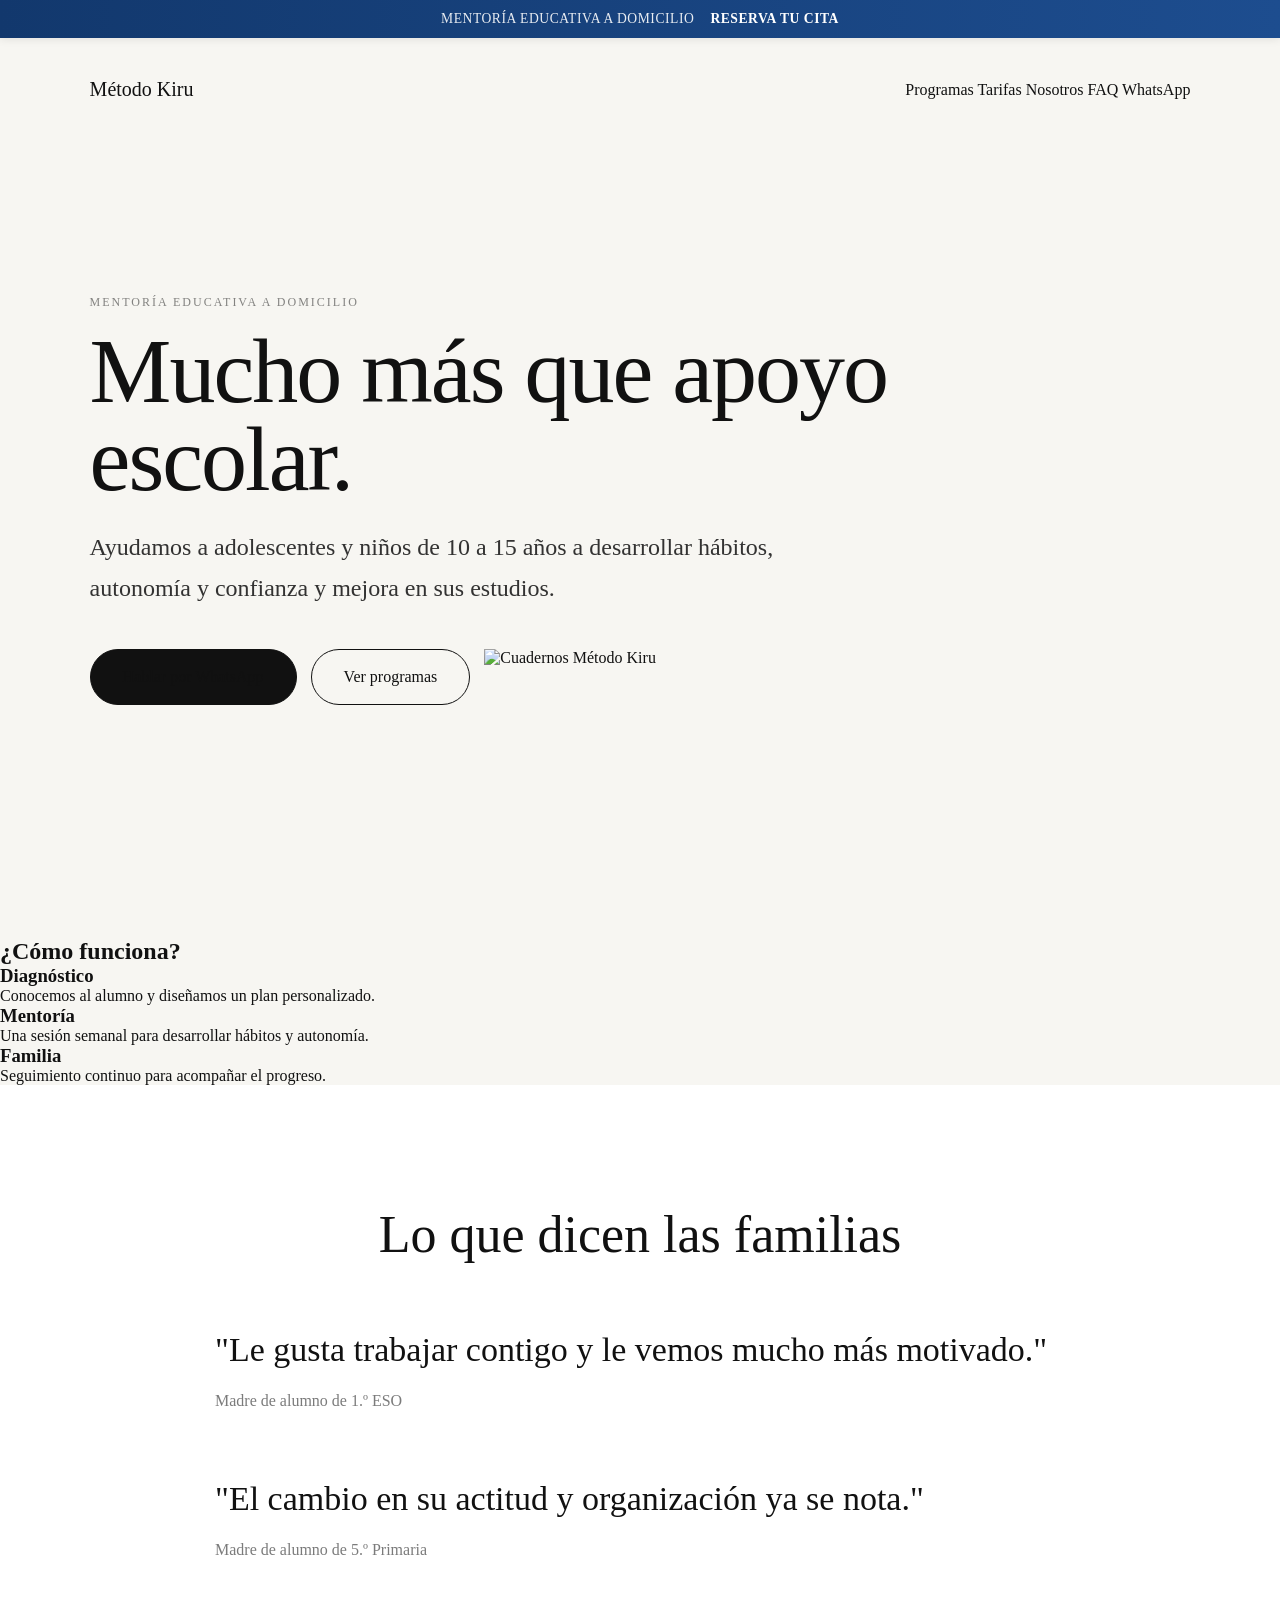
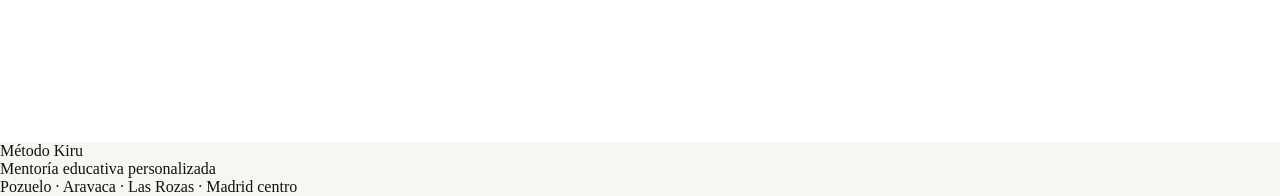
==== commit 7bcd0b2b: "Add files via upload" ====
--- a/index.html
+++ b/index.html
@@ -9,12 +9,77 @@
 <meta name="viewport" content="width=device-width, initial-scale=1.0">
 
 <style>
-  a[href="faq.html"],
-  a[href="faq.html"]:visited,
-  a[href="faq.html"]:hover,
-  a[href="faq.html"]:active {
-    color: #2b2b2b;
+  :root {
+    --primary: #1d4d8f;
+    --primary-dark: #12386d;
+    --accent: #f4b942;
+    --text: #1d1d1d;
+    --light: #f6f8fb;
+    --white: #ffffff;
+  }
+
+  * {
+    box-sizing: border-box;
+  }
+
+  body {
+    margin: 0;
+    font-family: Arial, sans-serif;
+    color: var(--text);
+    background: #f7f7f7;
+  }
+
+  .topbar {
+    background: linear-gradient(90deg, var(--primary-dark), var(--primary));
+    color: var(--white);
+    font-size: 0.85rem;
+    letter-spacing: 0.04em;
+    text-transform: uppercase;
+    padding: 0.7rem 1.5rem;
+    display: flex;
+    justify-content: center;
+    align-items: center;
+    gap: 1rem;
+    text-align: center;
+    box-shadow: 0 2px 8px rgba(0, 0, 0, 0.08);
+  }
+
+  .topbar span {
+    opacity: 0.9;
+  }
+
+  .topbar a {
+    color: var(--white);
     text-decoration: none;
+    font-weight: 700;
+  }
+
+  a,
+  a:link,
+  a:visited,
+  a:hover,
+  a:active {
+    color: inherit;
+    text-decoration: none;
+  }
+
+  .nav-links a,
+  .nav-links a:link,
+  .nav-links a:visited,
+  .nav-links a:hover,
+  .nav-links a:active,
+  .hero-buttons a,
+  .hero-buttons a:link,
+  .hero-buttons a:visited,
+  .hero-buttons a:hover,
+  .hero-buttons a:active,
+  .cta a,
+  .cta a:link,
+  .cta a:visited,
+  .cta a:hover,
+  .cta a:active {
+    color: inherit;
+    text-decoration: none;
   }
 </style>
 
@@ -26,6 +91,10 @@
 
 <body>
 
+<div class="topbar">
+  <span>Mentoría educativa a domicilio</span>
+  <a href="https://wa.me/346XXXXXXXX" target="_blank">Reserva tu cita</a>
+</div>
 
 <header class="hero">
 
@@ -259,41 +328,6 @@
 </section>
 
 
-<section class="cta">
-
-
-<h2>
-
-
-¿Hablamos?
-
-
-</h2>
-
-
-<p>
-
-
-Escríbenos por WhatsApp y descubre si Método Kiru puede ayudar a tu hijo.
-
-
-</p>
-
-
-<a href="https://wa.me/346XXXXXXXX"
-class="primary"
-target="_blank">
-
-
-Hablar por WhatsApp
-
-
-</a>
-
-
-</section>
-
-
 <footer>
 
 
